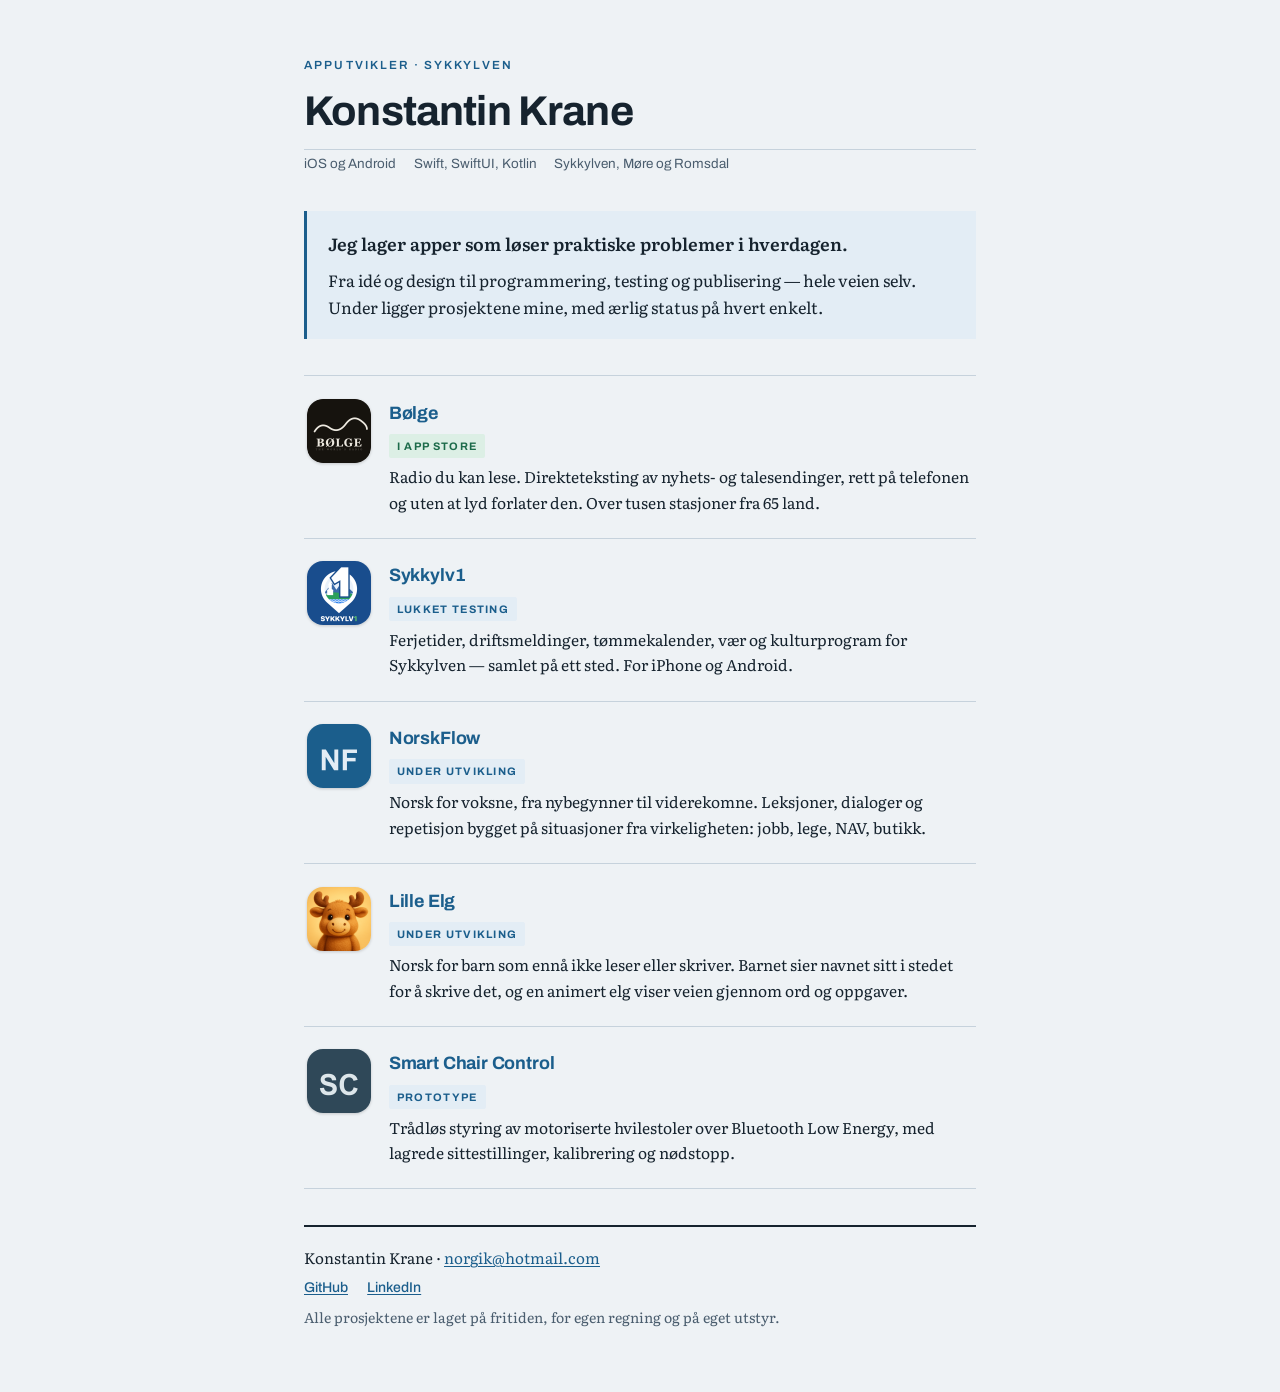
==== index.html @ 6c9cc451 "Prosjektsider for de fem appene Statisk side med oversikt og én side per app: Bølge, Sykkylv1, Norsk" ====
<!doctype html>
<html lang="nb">
<head>
<meta charset="utf-8">
<meta name="viewport" content="width=device-width, initial-scale=1">
<link rel="preconnect" href="https://fonts.googleapis.com">
<link rel="preconnect" href="https://fonts.gstatic.com" crossorigin>
<link rel="stylesheet" href="https://fonts.googleapis.com/css2?family=Archivo:wght@500;600;700&family=Literata:opsz,wght@7..72,400;7..72,600&display=swap">
<link rel="stylesheet" href="style.css">
<title>Konstantin Krane — apper for iPhone og Android</title>
<meta name="description" content="Apper laget av Konstantin Krane i Sykkylven: Bølge, Sykkylv1, NorskFlow, Lille Elg og Smart Chair Control.">
<meta property="og:type" content="website">
<meta property="og:site_name" content="Konstantin Krane">
<meta property="og:title" content="Konstantin Krane — apper for iPhone og Android">
<meta property="og:description" content="Fem prosjekter: radio med direkteteksting, innbyggerapp for Sykkylven, språklæring for voksne og barn, og styring av motoriserte stoler.">
<meta property="og:url" content="https://norgik.github.io/">
<meta property="og:image" content="https://norgik.github.io/assets/og/index.png">
<meta name="twitter:card" content="summary_large_image">
</head>
<body>
<div class="sheet">
  <header>
    <p class="brandmark">Apputvikler · Sykkylven</p>
    <h1>Konstantin Krane</h1>
    <p class="meta"><span>iOS og Android</span><span>Swift, SwiftUI, Kotlin</span><span>Sykkylven, Møre og Romsdal</span></p>
  </header>

  <div class="summary">
    <p class="lead">Jeg lager apper som løser praktiske problemer i hverdagen.</p>
    <p>Fra idé og design til programmering, testing og publisering — hele veien selv. Under ligger prosjektene mine, med ærlig status på hvert enkelt.</p>
  </div>

  <div class="applist">
    <a class="app" href="bolge/">
      <img src="assets/icons/bolge.png" alt="Bølge" width="64" height="64">
      <span class="appbody">
        <span class="apptitle">Bølge</span>
        <span class="badge live">I App Store</span>
        <p>Radio du kan lese. Direkteteksting av nyhets- og talesendinger, rett på telefonen og uten at lyd forlater den. Over tusen stasjoner fra 65 land.</p>
      </span>
    </a>

    <a class="app" href="sykkylv1/">
      <img src="assets/icons/sykkylv1.png" alt="Sykkylv1" width="64" height="64">
      <span class="appbody">
        <span class="apptitle">Sykkylv1</span>
        <span class="badge">Lukket testing</span>
        <p>Ferjetider, driftsmeldinger, tømmekalender, vær og kulturprogram for Sykkylven — samlet på ett sted. For iPhone og Android.</p>
      </span>
    </a>

    <a class="app" href="norskflow/">
      <img src="assets/icons/norskflow.png" alt="NorskFlow" width="64" height="64">
      <span class="appbody">
        <span class="apptitle">NorskFlow</span>
        <span class="badge">Under utvikling</span>
        <p>Norsk for voksne, fra nybegynner til viderekomne. Leksjoner, dialoger og repetisjon bygget på situasjoner fra virkeligheten: jobb, lege, NAV, butikk.</p>
      </span>
    </a>

    <a class="app" href="lille-elg/">
      <img src="assets/icons/lille-elg.png" alt="Lille Elg" width="64" height="64">
      <span class="appbody">
        <span class="apptitle">Lille Elg</span>
        <span class="badge">Under utvikling</span>
        <p>Norsk for barn som ennå ikke leser eller skriver. Barnet sier navnet sitt i stedet for å skrive det, og en animert elg viser veien gjennom ord og oppgaver.</p>
      </span>
    </a>

    <a class="app" href="smart-chair/">
      <img src="assets/icons/smart-chair.png" alt="Smart Chair Control" width="64" height="64">
      <span class="appbody">
        <span class="apptitle">Smart Chair Control</span>
        <span class="badge">Prototype</span>
        <p>Trådløs styring av motoriserte hvilestoler over Bluetooth Low Energy, med lagrede sittestillinger, kalibrering og nødstopp.</p>
      </span>
    </a>
  </div>

  <footer>
    <p class="who">Konstantin Krane · <a href="mailto:norgik@hotmail.com">norgik@hotmail.com</a></p>
    <p class="nav"><a href="https://github.com/Norgik">GitHub</a> <a href="https://www.linkedin.com/in/konstantin-krane-8a7646434">LinkedIn</a></p>
    <p class="disclaim">Alle prosjektene er laget på fritiden, for egen regning og på eget utstyr.</p>
  </footer>
</div>
</body>
</html>
---- style.css ----
:root {
  --paper: #eef2f5; --panel: #ffffff; --ink: #16232e; --ink-soft: #4a5d6e;
  --rule: #c6d2dc; --accent: #1b5e8c; --accent-wash: #e3edf5;
  --live: #1c6b4a; --live-wash: #dcefe5;
}
@media (prefers-color-scheme: dark) {
  :root {
    --paper: #0c141a; --panel: #15202a; --ink: #e6eef4; --ink-soft: #9db2c2;
    --rule: #2a3b48; --accent: #74b6e2; --accent-wash: #172936;
    --live: #7fd0aa; --live-wash: #163025;
  }
}
* { box-sizing: border-box; }
body {
  margin: 0; background: var(--paper); color: var(--ink);
  font-family: "Literata", Georgia, serif; font-size: 1.02rem; line-height: 1.66;
  font-optical-sizing: auto;
}
.sheet {
  max-width: 46rem; margin: 0 auto;
  padding: clamp(1.75rem, 5vw, 3.5rem) clamp(1.1rem, 4vw, 2rem) 4rem;
  display: flex; flex-direction: column; gap: 2.25rem;
}
h1, h2, h3, .label, .brandmark, .nav, .badge, .applist h2, .meta { font-family: "Archivo", "Helvetica Neue", Arial, sans-serif; }
header { display: flex; flex-direction: column; gap: .85rem; }
.brandmark { font-size: .74rem; font-weight: 600; letter-spacing: .18em; text-transform: uppercase; color: var(--accent); margin: 0; }
h1 { font-size: clamp(1.85rem, 5.5vw, 2.6rem); font-weight: 700; line-height: 1.1; letter-spacing: -.02em; margin: 0; text-wrap: balance; }
.meta { font-size: .84rem; color: var(--ink-soft); display: flex; flex-wrap: wrap; gap: .4rem 1.1rem;
  padding-top: .2rem; border-top: 1px solid var(--rule); margin: 0; }
.summary { background: var(--accent-wash); border-left: 3px solid var(--accent); padding: 1.15rem 1.3rem;
  display: flex; flex-direction: column; gap: .5rem; }
.summary p { margin: 0; }
.summary .lead { font-size: 1.1rem; font-weight: 600; }

/* витрина */
.applist { display: flex; flex-direction: column; gap: 0; border-top: 1px solid var(--rule); }
.app {
  display: grid; grid-template-columns: 4rem 1fr; gap: 1.1rem; align-items: start;
  padding: 1.4rem .2rem; border-bottom: 1px solid var(--rule); text-decoration: none; color: inherit;
}
.app:hover .apptitle { text-decoration: underline; text-underline-offset: .18em; }
.app img { width: 4rem; height: 4rem; border-radius: 1rem; display: block; box-shadow: 0 1px 3px rgb(0 0 0 / .18); }
.appbody { display: flex; flex-direction: column; gap: .35rem; }
.apptitle { font-family: "Archivo", sans-serif; font-size: 1.12rem; font-weight: 700; letter-spacing: -.01em; margin: 0; color: var(--accent); }
.app p { margin: 0; font-size: .97rem; }
.badge {
  display: inline-block; align-self: flex-start; font-size: .68rem; font-weight: 700;
  letter-spacing: .12em; text-transform: uppercase; padding: .2rem .5rem;
  background: var(--accent-wash); color: var(--accent); border-radius: 2px;
}
.badge.live { background: var(--live-wash); color: var(--live); }

/* страницы приложений */
section { display: flex; flex-direction: column; gap: .7rem; }
h2 { font-size: 1.05rem; font-weight: 600; margin: 0; letter-spacing: -.005em; }
section > p, section > ul { margin: 0; }
ul { padding-left: 1.15rem; display: flex; flex-direction: column; gap: .4rem; }
.shots { display: flex; gap: .9rem; overflow-x: auto; padding-bottom: .6rem; margin: 0; scroll-snap-type: x mandatory; }
.shots img { width: 15rem; flex: 0 0 auto; border-radius: .9rem; border: 1px solid var(--rule); scroll-snap-align: start; }
.linkrow { display: flex; flex-wrap: wrap; gap: .6rem 1.4rem; font-family: "Archivo", sans-serif; font-size: .92rem; font-weight: 500; }
.note { font-size: .92rem; color: var(--ink-soft); }
a { color: var(--accent); text-decoration-thickness: 1px; text-underline-offset: .15em; }
a:focus-visible { outline: 2px solid var(--accent); outline-offset: 3px; border-radius: 2px; }
.nav { display: flex; gap: 1.2rem; font-size: .88rem; font-weight: 500; }
footer { border-top: 2px solid var(--ink); padding-top: 1.1rem; display: flex; flex-direction: column; gap: .35rem; font-size: .95rem; }
footer p { margin: 0; }
.disclaim { font-size: .88rem; color: var(--ink-soft); }
.pageicon { width: 5rem; height: 5rem; border-radius: 1.15rem; box-shadow: 0 1px 3px rgb(0 0 0 / .18); display: block; }
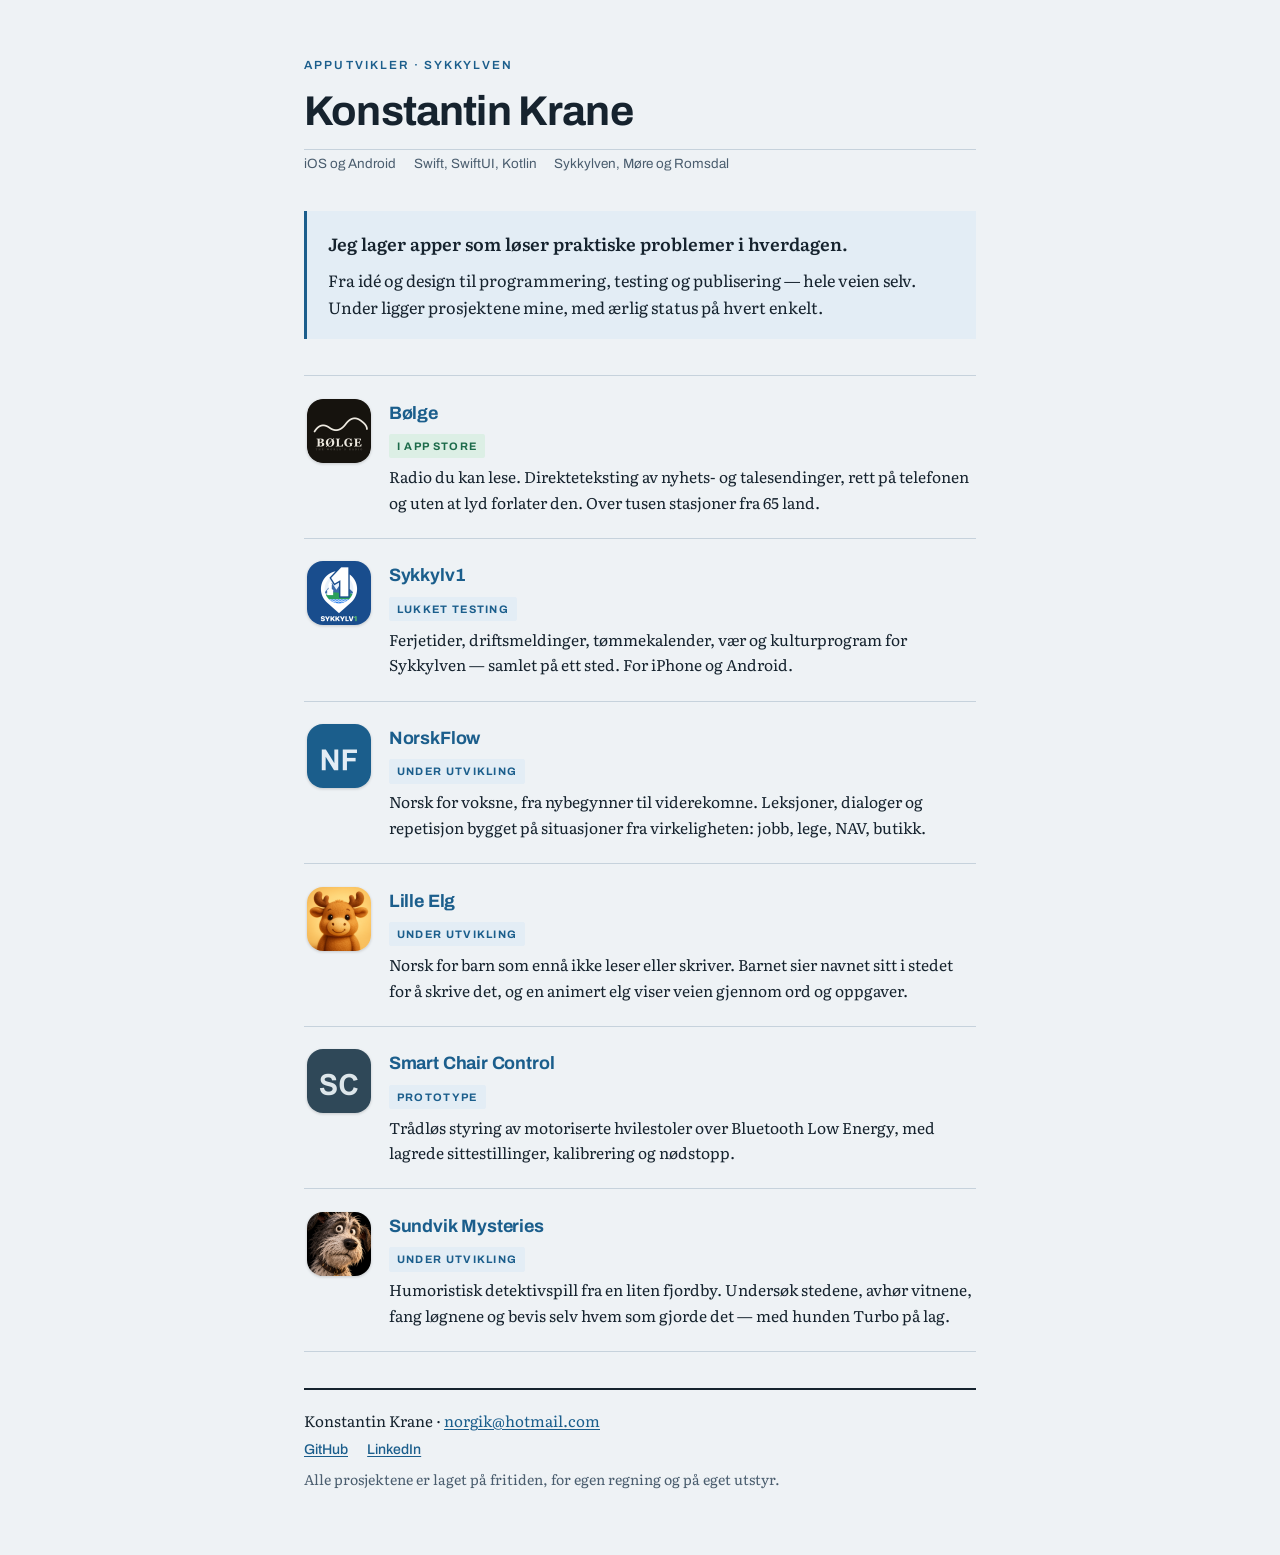
==== commit 4124e44e: "Show Sundvik Mysteries among the projects - New page /sundvik/ in Norwegian: what the game is, the d" ====
--- a/index.html
+++ b/index.html
@@ -8,11 +8,11 @@
 <link rel="stylesheet" href="https://fonts.googleapis.com/css2?family=Archivo:wght@500;600;700&family=Literata:opsz,wght@7..72,400;7..72,600&display=swap">
 <link rel="stylesheet" href="style.css">
 <title>Konstantin Krane — apper for iPhone og Android</title>
-<meta name="description" content="Apper laget av Konstantin Krane i Sykkylven: Bølge, Sykkylv1, NorskFlow, Lille Elg og Smart Chair Control.">
+<meta name="description" content="Apper laget av Konstantin Krane i Sykkylven: Bølge, Sykkylv1, NorskFlow, Lille Elg, Smart Chair Control og Sundvik Mysteries.">
 <meta property="og:type" content="website">
 <meta property="og:site_name" content="Konstantin Krane">
 <meta property="og:title" content="Konstantin Krane — apper for iPhone og Android">
-<meta property="og:description" content="Fem prosjekter: radio med direkteteksting, innbyggerapp for Sykkylven, språklæring for voksne og barn, og styring av motoriserte stoler.">
+<meta property="og:description" content="Seks prosjekter: radio med direkteteksting, innbyggerapp for Sykkylven, språklæring for voksne og barn, styring av motoriserte stoler og et detektivspill.">
 <meta property="og:url" content="https://norgik.github.io/">
 <meta property="og:image" content="https://norgik.github.io/assets/og/index.png">
 <meta name="twitter:card" content="summary_large_image">
@@ -75,6 +75,14 @@
         <p>Trådløs styring av motoriserte hvilestoler over Bluetooth Low Energy, med lagrede sittestillinger, kalibrering og nødstopp.</p>
       </span>
     </a>
+    <a class="app" href="sundvik/">
+      <img src="assets/icons/sundvik.png" alt="Sundvik Mysteries" width="64" height="64">
+      <span class="appbody">
+        <span class="apptitle">Sundvik Mysteries</span>
+        <span class="badge">Under utvikling</span>
+        <p>Humoristisk detektivspill fra en liten fjordby. Undersøk stedene, avhør vitnene, fang løgnene og bevis selv hvem som gjorde det — med hunden Turbo på lag.</p>
+      </span>
+    </a>
   </div>
 
   <footer>
--- a/style.css
+++ b/style.css
@@ -56,7 +56,9 @@
 section > p, section > ul { margin: 0; }
 ul { padding-left: 1.15rem; display: flex; flex-direction: column; gap: .4rem; }
 .shots { display: flex; gap: .9rem; overflow-x: auto; padding-bottom: .6rem; margin: 0; scroll-snap-type: x mandatory; }
-.shots img { width: 15rem; flex: 0 0 auto; border-radius: .9rem; border: 1px solid var(--rule); scroll-snap-align: start; }
+.shots img { width: 15rem; aspect-ratio: 1206 / 2622; object-fit: cover; background: var(--panel);
+  flex: 0 0 auto; border-radius: .9rem; border: 1px solid var(--rule); scroll-snap-align: start; }
+.shots.wide img { width: auto; height: 13rem; aspect-ratio: auto; border-radius: .6rem; }
 .linkrow { display: flex; flex-wrap: wrap; gap: .6rem 1.4rem; font-family: "Archivo", sans-serif; font-size: .92rem; font-weight: 500; }
 .note { font-size: .92rem; color: var(--ink-soft); }
 a { color: var(--accent); text-decoration-thickness: 1px; text-underline-offset: .15em; }
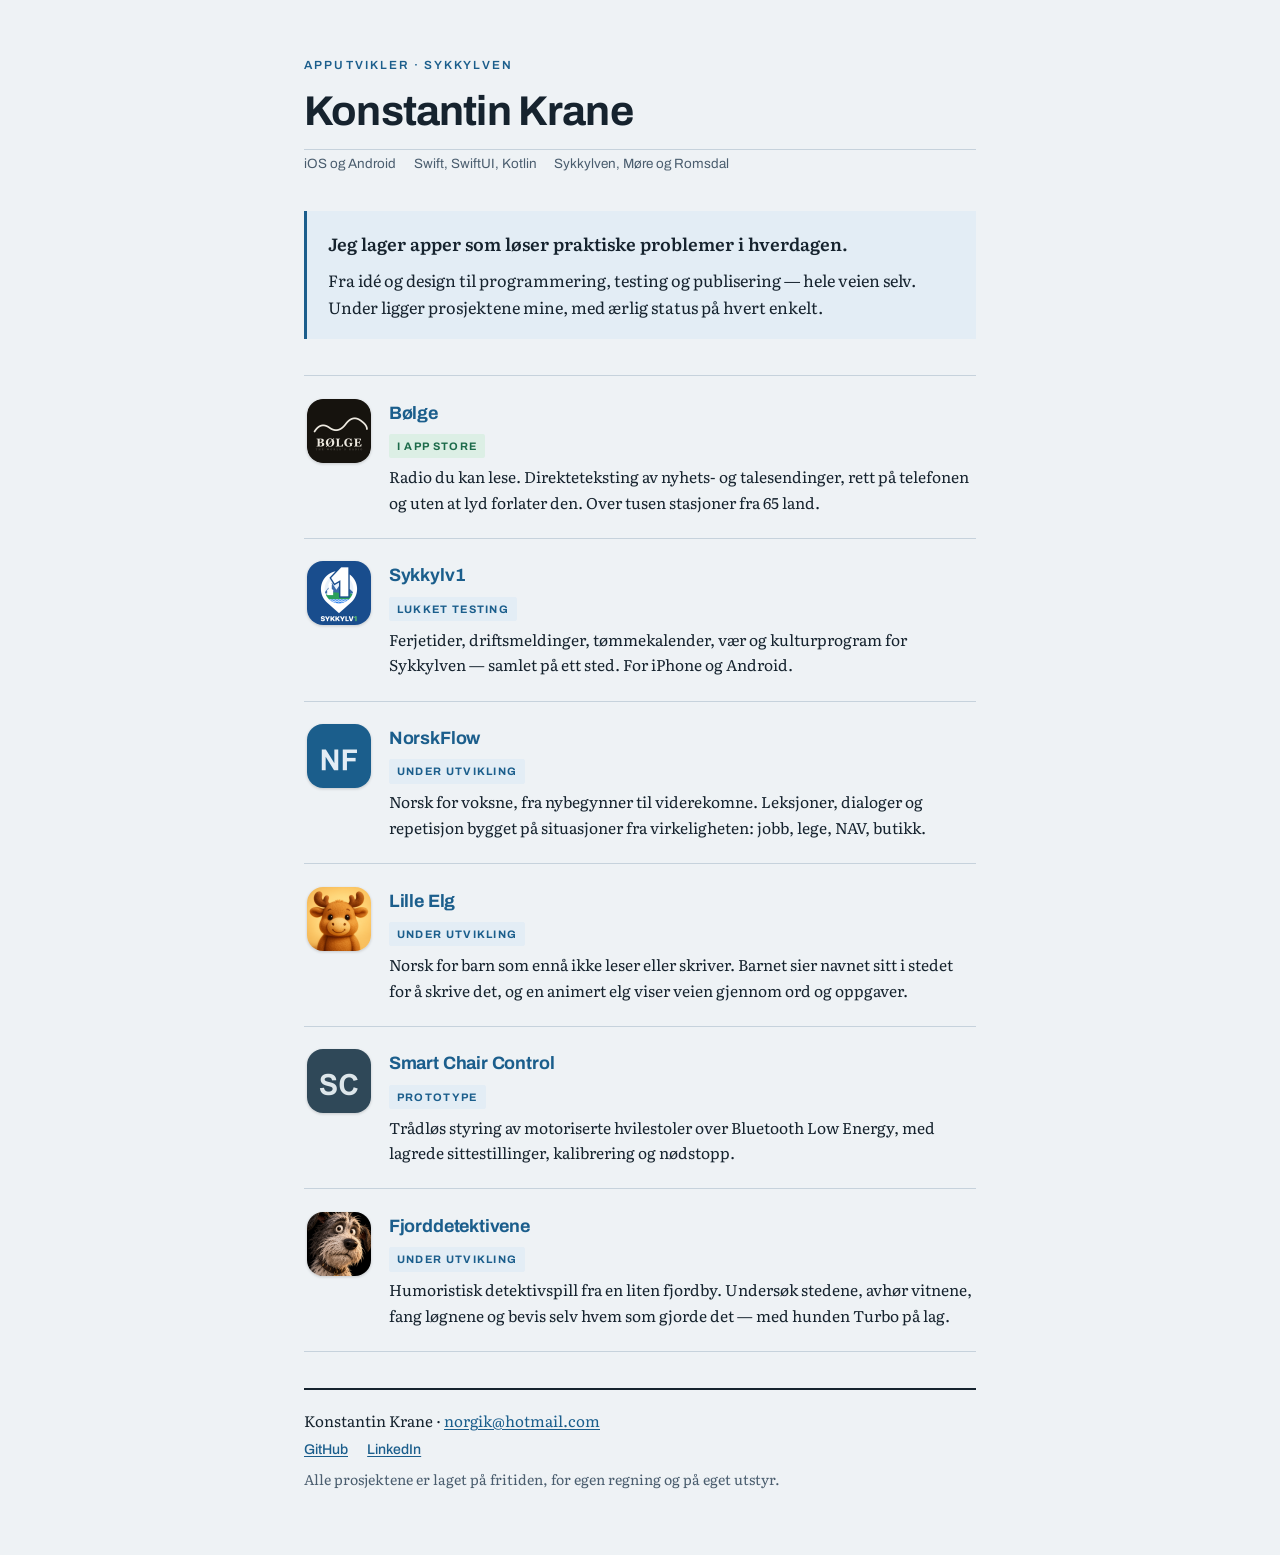
==== commit c6b69de2: "Rename the game page to Fjorddetektivene and show real screens - The game has its final name: Fjordd" ====
--- a/index.html
+++ b/index.html
@@ -8,7 +8,7 @@
 <link rel="stylesheet" href="https://fonts.googleapis.com/css2?family=Archivo:wght@500;600;700&family=Literata:opsz,wght@7..72,400;7..72,600&display=swap">
 <link rel="stylesheet" href="style.css">
 <title>Konstantin Krane — apper for iPhone og Android</title>
-<meta name="description" content="Apper laget av Konstantin Krane i Sykkylven: Bølge, Sykkylv1, NorskFlow, Lille Elg, Smart Chair Control og Sundvik Mysteries.">
+<meta name="description" content="Apper laget av Konstantin Krane i Sykkylven: Bølge, Sykkylv1, NorskFlow, Lille Elg, Smart Chair Control og Fjorddetektivene.">
 <meta property="og:type" content="website">
 <meta property="og:site_name" content="Konstantin Krane">
 <meta property="og:title" content="Konstantin Krane — apper for iPhone og Android">
@@ -76,9 +76,9 @@
       </span>
     </a>
     <a class="app" href="sundvik/">
-      <img src="assets/icons/sundvik.png" alt="Sundvik Mysteries" width="64" height="64">
+      <img src="assets/icons/sundvik.png" alt="Fjorddetektivene" width="64" height="64">
       <span class="appbody">
-        <span class="apptitle">Sundvik Mysteries</span>
+        <span class="apptitle">Fjorddetektivene</span>
         <span class="badge">Under utvikling</span>
         <p>Humoristisk detektivspill fra en liten fjordby. Undersøk stedene, avhør vitnene, fang løgnene og bevis selv hvem som gjorde det — med hunden Turbo på lag.</p>
       </span>
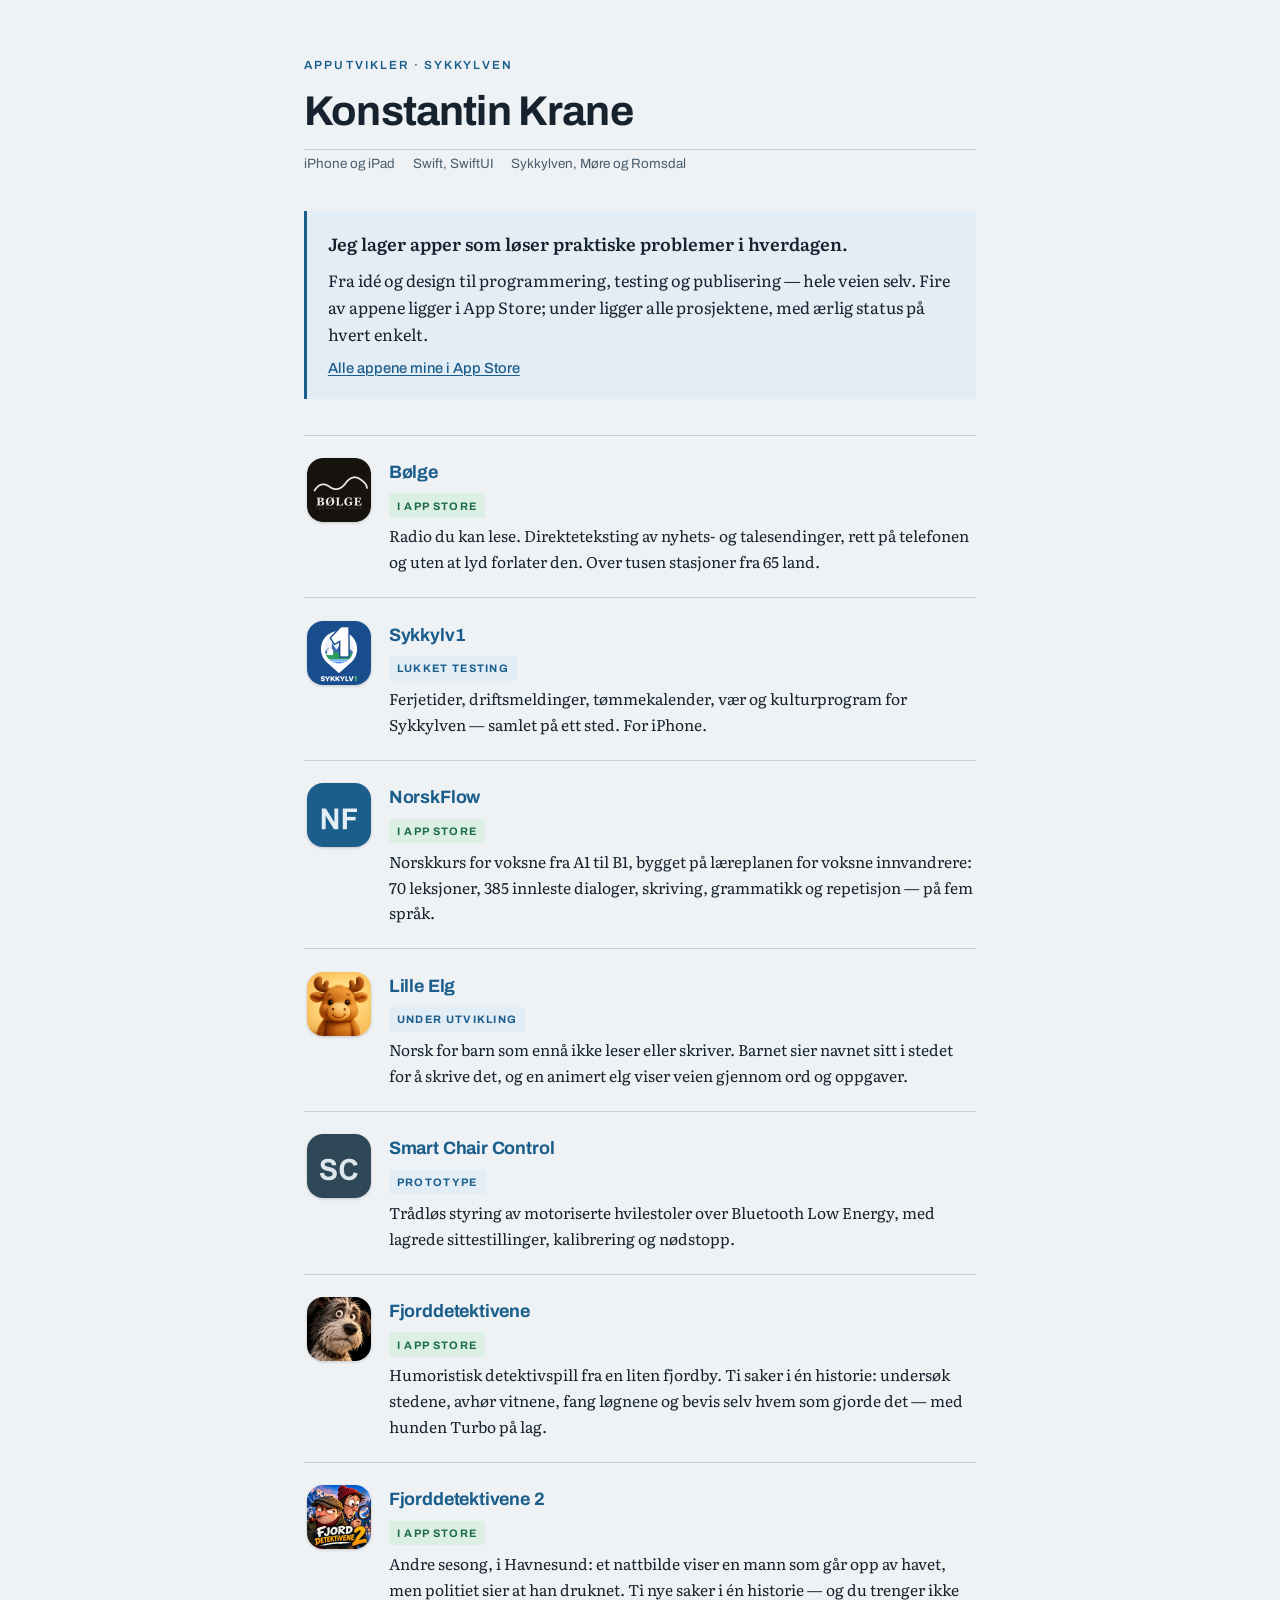
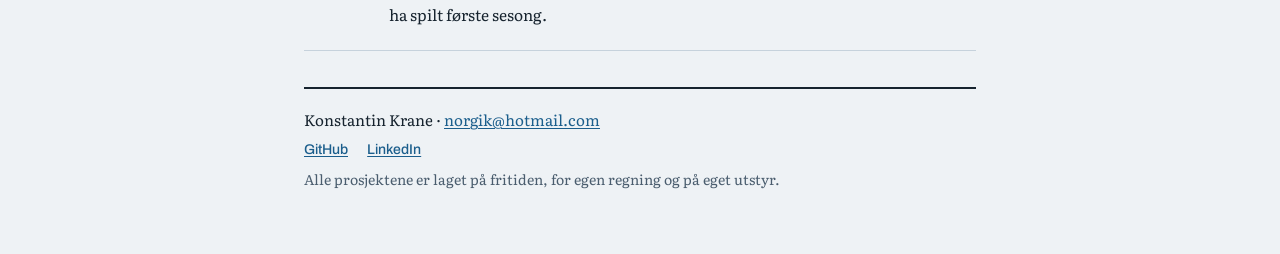
==== commit 7bf344ad: "Show NorskFlow and both Fjord Detectives seasons as published NorskFlow and The Fjord Detectives 1 a" ====
--- a/index.html
+++ b/index.html
@@ -7,12 +7,12 @@
 <link rel="preconnect" href="https://fonts.gstatic.com" crossorigin>
 <link rel="stylesheet" href="https://fonts.googleapis.com/css2?family=Archivo:wght@500;600;700&family=Literata:opsz,wght@7..72,400;7..72,600&display=swap">
 <link rel="stylesheet" href="style.css">
-<title>Konstantin Krane — apper for iPhone og Android</title>
-<meta name="description" content="Apper laget av Konstantin Krane i Sykkylven: Bølge, Sykkylv1, NorskFlow, Lille Elg, Smart Chair Control og Fjorddetektivene.">
+<title>Konstantin Krane — apper for iPhone</title>
+<meta name="description" content="Apper laget av Konstantin Krane i Sykkylven: Bølge, NorskFlow, Fjorddetektivene 1 og 2 i App Store, og Sykkylv1, Lille Elg og Smart Chair Control under arbeid.">
 <meta property="og:type" content="website">
 <meta property="og:site_name" content="Konstantin Krane">
-<meta property="og:title" content="Konstantin Krane — apper for iPhone og Android">
-<meta property="og:description" content="Seks prosjekter: radio med direkteteksting, innbyggerapp for Sykkylven, språklæring for voksne og barn, styring av motoriserte stoler og et detektivspill.">
+<meta property="og:title" content="Konstantin Krane — apper for iPhone">
+<meta property="og:description" content="Fire apper i App Store — radio med direkteteksting, norskkurs for voksne og to detektivspill — og flere på vei.">
 <meta property="og:url" content="https://norgik.github.io/">
 <meta property="og:image" content="https://norgik.github.io/assets/og/index.png">
 <meta name="twitter:card" content="summary_large_image">
@@ -22,12 +22,13 @@
   <header>
     <p class="brandmark">Apputvikler · Sykkylven</p>
     <h1>Konstantin Krane</h1>
-    <p class="meta"><span>iOS og Android</span><span>Swift, SwiftUI, Kotlin</span><span>Sykkylven, Møre og Romsdal</span></p>
+    <p class="meta"><span>iPhone og iPad</span><span>Swift, SwiftUI</span><span>Sykkylven, Møre og Romsdal</span></p>
   </header>
 
   <div class="summary">
     <p class="lead">Jeg lager apper som løser praktiske problemer i hverdagen.</p>
-    <p>Fra idé og design til programmering, testing og publisering — hele veien selv. Under ligger prosjektene mine, med ærlig status på hvert enkelt.</p>
+    <p>Fra idé og design til programmering, testing og publisering — hele veien selv. Fire av appene ligger i App Store; under ligger alle prosjektene, med ærlig status på hvert enkelt.</p>
+    <p class="linkrow"><a href="https://apps.apple.com/no/developer/konstantin-krane/id1886210310">Alle appene mine i App Store</a></p>
   </div>
 
   <div class="applist">
@@ -45,7 +46,7 @@
       <span class="appbody">
         <span class="apptitle">Sykkylv1</span>
         <span class="badge">Lukket testing</span>
-        <p>Ferjetider, driftsmeldinger, tømmekalender, vær og kulturprogram for Sykkylven — samlet på ett sted. For iPhone og Android.</p>
+        <p>Ferjetider, driftsmeldinger, tømmekalender, vær og kulturprogram for Sykkylven — samlet på ett sted. For iPhone.</p>
       </span>
     </a>
 
@@ -53,8 +54,8 @@
       <img src="assets/icons/norskflow.png" alt="NorskFlow" width="64" height="64">
       <span class="appbody">
         <span class="apptitle">NorskFlow</span>
-        <span class="badge">Under utvikling</span>
-        <p>Norsk for voksne, fra nybegynner til viderekomne. Leksjoner, dialoger og repetisjon bygget på situasjoner fra virkeligheten: jobb, lege, NAV, butikk.</p>
+        <span class="badge live">I App Store</span>
+        <p>Norskkurs for voksne fra A1 til B1, bygget på læreplanen for voksne innvandrere: 70 leksjoner, 385 innleste dialoger, skriving, grammatikk og repetisjon — på fem språk.</p>
       </span>
     </a>
 
@@ -79,8 +80,17 @@
       <img src="assets/icons/sundvik.png" alt="Fjorddetektivene" width="64" height="64">
       <span class="appbody">
         <span class="apptitle">Fjorddetektivene</span>
-        <span class="badge">Under utvikling</span>
-        <p>Humoristisk detektivspill fra en liten fjordby. Undersøk stedene, avhør vitnene, fang løgnene og bevis selv hvem som gjorde det — med hunden Turbo på lag.</p>
+        <span class="badge live">I App Store</span>
+        <p>Humoristisk detektivspill fra en liten fjordby. Ti saker i én historie: undersøk stedene, avhør vitnene, fang løgnene og bevis selv hvem som gjorde det — med hunden Turbo på lag.</p>
+      </span>
+    </a>
+
+    <a class="app" href="https://apps.apple.com/no/app/the-fjord-detectives-2/id6823223651">
+      <img src="assets/icons/sundvik-2.png" alt="Fjorddetektivene 2" width="64" height="64">
+      <span class="appbody">
+        <span class="apptitle">Fjorddetektivene 2</span>
+        <span class="badge live">I App Store</span>
+        <p>Andre sesong, i Havnesund: et nattbilde viser en mann som går opp av havet, men politiet sier at han druknet. Ti nye saker i én historie — og du trenger ikke ha spilt første sesong.</p>
       </span>
     </a>
   </div>
